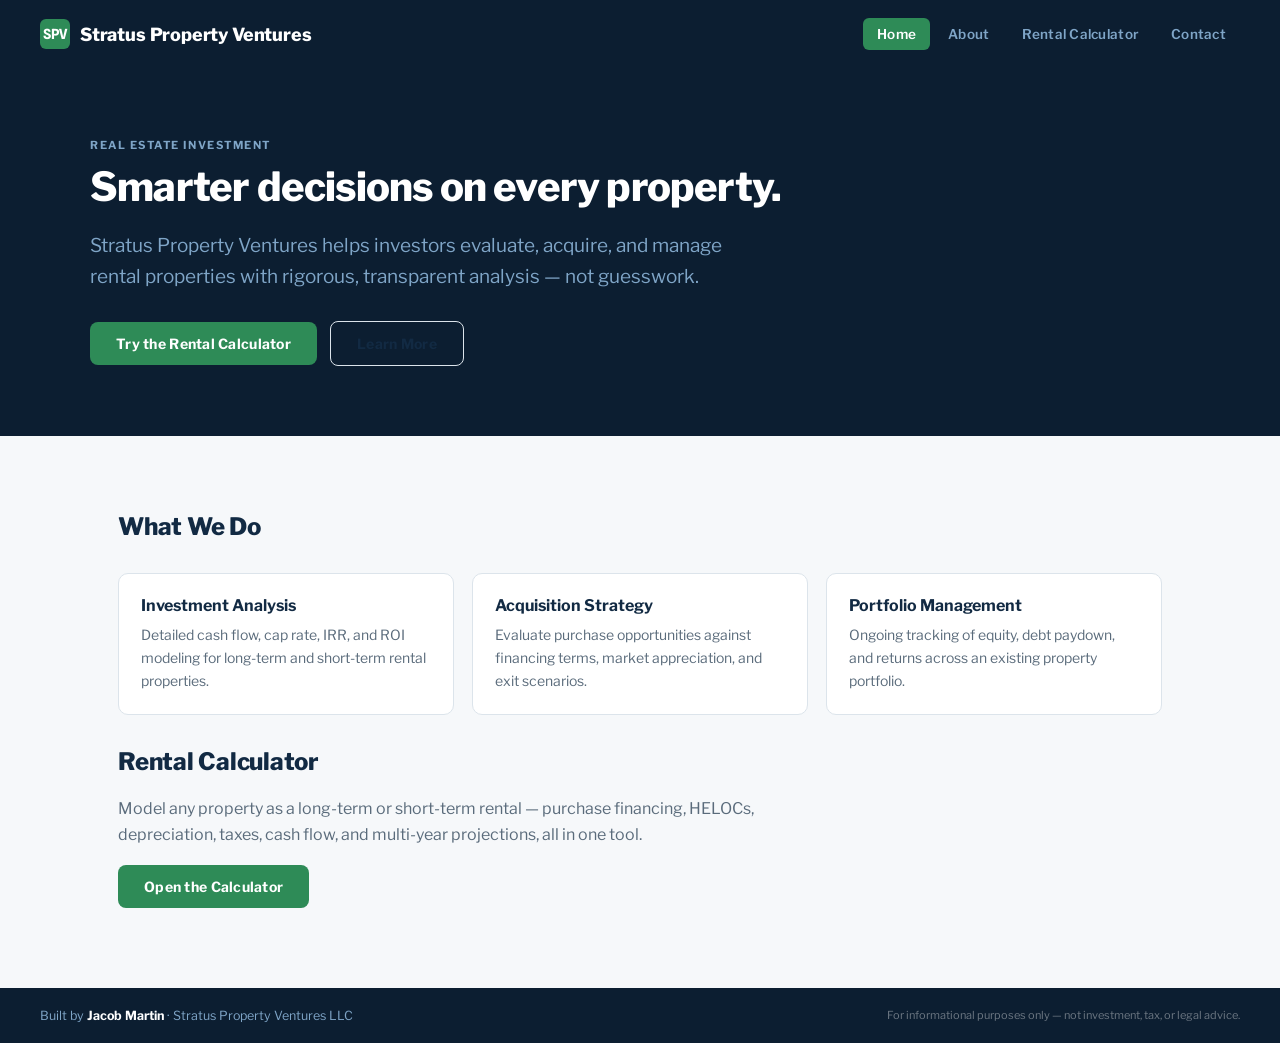
==== index.html @ e159b5eb "Initial site: marketing pages + rental calculator Static HTML/CSS site (no build step) with Home, Ab" ====
<!DOCTYPE html>
<html lang="en">
<head>
<meta charset="UTF-8">
<meta name="viewport" content="width=device-width, initial-scale=1.0">
<title>Stratus Property Ventures</title>
<meta name="description" content="Stratus Property Ventures — real estate investment analysis and property management.">
<link rel="preconnect" href="https://fonts.googleapis.com">
<link href="https://fonts.googleapis.com/css2?family=Libre+Franklin:wght@400;600;700;800&family=Spline+Sans+Mono:wght@400;500;600&display=swap" rel="stylesheet">
<link rel="stylesheet" href="assets/style.css">
</head>
<body>

<header class="site-header">
  <div class="nav-wrap">
    <a class="brand" href="index.html">
      <span class="brand-mark">SPV</span>
      Stratus Property Ventures
    </a>
    <nav class="nav-links">
      <a href="index.html" class="active">Home</a>
      <a href="about.html">About</a>
      <a href="calculator.html">Rental Calculator</a>
      <a href="contact.html">Contact</a>
    </nav>
  </div>
</header>

<section class="hero">
  <div class="hero-wrap">
    <div class="eyebrow">Real Estate Investment</div>
    <h1>Smarter decisions on every property.</h1>
    <p class="lead">Stratus Property Ventures helps investors evaluate, acquire, and manage rental properties with rigorous, transparent analysis — not guesswork.</p>
    <a class="btn btn-primary" href="calculator.html">Try the Rental Calculator</a>
    <a class="btn btn-secondary" href="about.html" style="margin-left: 10px;">Learn More</a>
  </div>
</section>

<div class="page-wrap">
  <h2>What We Do</h2>
  <div class="card-grid">
    <div class="card">
      <h3>Investment Analysis</h3>
      <p>Detailed cash flow, cap rate, IRR, and ROI modeling for long-term and short-term rental properties.</p>
    </div>
    <div class="card">
      <h3>Acquisition Strategy</h3>
      <p>Evaluate purchase opportunities against financing terms, market appreciation, and exit scenarios.</p>
    </div>
    <div class="card">
      <h3>Portfolio Management</h3>
      <p>Ongoing tracking of equity, debt paydown, and returns across an existing property portfolio.</p>
    </div>
  </div>

  <h2>Rental Calculator</h2>
  <p style="max-width:640px;">Model any property as a long-term or short-term rental — purchase financing, HELOCs, depreciation, taxes, cash flow, and multi-year projections, all in one tool.</p>
  <a class="btn btn-primary" href="calculator.html">Open the Calculator</a>
</div>

<footer class="site-footer">
  <div class="footer-wrap">
    <div class="company">Built by <strong>Jacob Martin</strong> · Stratus Property Ventures LLC</div>
    <div class="disclaimer">For informational purposes only — not investment, tax, or legal advice.</div>
  </div>
</footer>

</body>
</html>
---- assets/style.css ----
:root {
  --navy: #122A43;
  --navy-deep: #0C1E31;
  --steel: #4A7BA6;
  --steel-light: #7FA5C7;
  --green: #2E8B57;
  --green-bright: #3CB371;
  --amber: #D99A2B;
  --paper: #F6F8FA;
  --card: #FFFFFF;
  --ink: #1B2733;
  --ink-soft: #5A6B7B;
  --line: #DCE4EB;
}

* { box-sizing: border-box; }

html, body {
  margin: 0;
  padding: 0;
  background: var(--paper);
  color: var(--ink);
  font-family: 'Libre Franklin', -apple-system, BlinkMacSystemFont, sans-serif;
  scroll-behavior: smooth;
}

a { color: inherit; }

img { max-width: 100%; }

/* ---------- Nav ---------- */
.site-header {
  background: var(--navy-deep);
  padding: 18px 28px;
}

.nav-wrap {
  max-width: 1200px;
  margin: 0 auto;
  display: flex;
  justify-content: space-between;
  align-items: center;
  flex-wrap: wrap;
  gap: 12px;
}

.brand {
  display: flex;
  align-items: center;
  gap: 10px;
  text-decoration: none;
  color: #fff;
  font-weight: 800;
  font-size: 18px;
  letter-spacing: -0.01em;
}

.brand-mark {
  width: 30px;
  height: 30px;
  border-radius: 6px;
  background: var(--green);
  display: inline-flex;
  align-items: center;
  justify-content: center;
  font-family: 'Spline Sans Mono', monospace;
  font-weight: 700;
  font-size: 14px;
  color: #fff;
  flex-shrink: 0;
}

.nav-links {
  display: flex;
  gap: 4px;
  flex-wrap: wrap;
}

.nav-links a {
  text-decoration: none;
  color: var(--steel-light);
  font-weight: 600;
  font-size: 13.5px;
  letter-spacing: 0.02em;
  padding: 8px 14px;
  border-radius: 6px;
  transition: background 0.15s, color 0.15s;
}

.nav-links a:hover {
  background: rgba(255,255,255,0.08);
  color: #fff;
}

.nav-links a.active {
  background: var(--green);
  color: #fff;
}

/* ---------- Footer ---------- */
.site-footer {
  background: var(--navy-deep);
  padding: 20px 28px;
  margin-top: 40px;
}

.footer-wrap {
  max-width: 1200px;
  margin: 0 auto;
  display: flex;
  justify-content: space-between;
  align-items: center;
  flex-wrap: wrap;
  gap: 8px;
}

.footer-wrap .company {
  font-size: 12.5px;
  color: var(--steel-light);
}

.footer-wrap .company strong {
  color: #fff;
}

.footer-wrap .disclaimer {
  font-size: 11px;
  color: rgba(255,255,255,0.4);
}

/* ---------- Shared page layout ---------- */
.page-wrap {
  max-width: 1100px;
  margin: 0 auto;
  padding: 56px 28px 40px;
}

.eyebrow {
  font-size: 11px;
  letter-spacing: 0.14em;
  text-transform: uppercase;
  color: var(--steel);
  font-weight: 700;
  margin-bottom: 10px;
}

h1 {
  font-size: 40px;
  font-weight: 800;
  letter-spacing: -0.02em;
  color: var(--navy);
  margin: 0 0 16px;
}

h2 {
  font-size: 24px;
  font-weight: 800;
  color: var(--navy);
  letter-spacing: -0.01em;
}

p {
  line-height: 1.65;
  color: var(--ink-soft);
  font-size: 16px;
}

.lead {
  font-size: 19px;
  color: var(--ink-soft);
  max-width: 640px;
  margin-bottom: 28px;
}

.btn {
  display: inline-block;
  padding: 13px 26px;
  border-radius: 8px;
  font-weight: 700;
  font-size: 14px;
  letter-spacing: 0.02em;
  text-decoration: none;
  border: none;
  cursor: pointer;
}

.btn-primary {
  background: var(--green);
  color: #fff;
}

.btn-primary:hover {
  background: var(--green-bright);
}

.btn-secondary {
  background: transparent;
  color: var(--navy);
  border: 1px solid var(--line);
}

.btn-secondary:hover {
  border-color: var(--steel);
}

.hero {
  background: var(--navy-deep);
  padding: 70px 28px;
}

.hero-wrap {
  max-width: 1100px;
  margin: 0 auto;
}

.hero .eyebrow { color: var(--steel-light); }

.hero h1 { color: #fff; }

.hero .lead { color: var(--steel-light); }

.card-grid {
  display: grid;
  grid-template-columns: repeat(auto-fit, minmax(240px, 1fr));
  gap: 18px;
  margin: 32px 0;
}

.card {
  background: var(--card);
  border: 1px solid var(--line);
  border-radius: 10px;
  padding: 22px;
}

.card h3 {
  margin: 0 0 8px;
  font-size: 16px;
  color: var(--navy);
  font-weight: 700;
}

.card p {
  font-size: 14px;
  margin: 0;
}

.contact-block {
  background: var(--card);
  border: 1px solid var(--line);
  border-radius: 10px;
  padding: 28px;
  max-width: 480px;
}

.contact-block a {
  color: var(--steel);
  font-weight: 700;
  text-decoration: none;
  border-bottom: 1px solid var(--steel);
}

@media (max-width: 640px) {
  h1 { font-size: 30px; }
  .hero { padding: 46px 20px; }
  .page-wrap { padding: 40px 20px; }
}
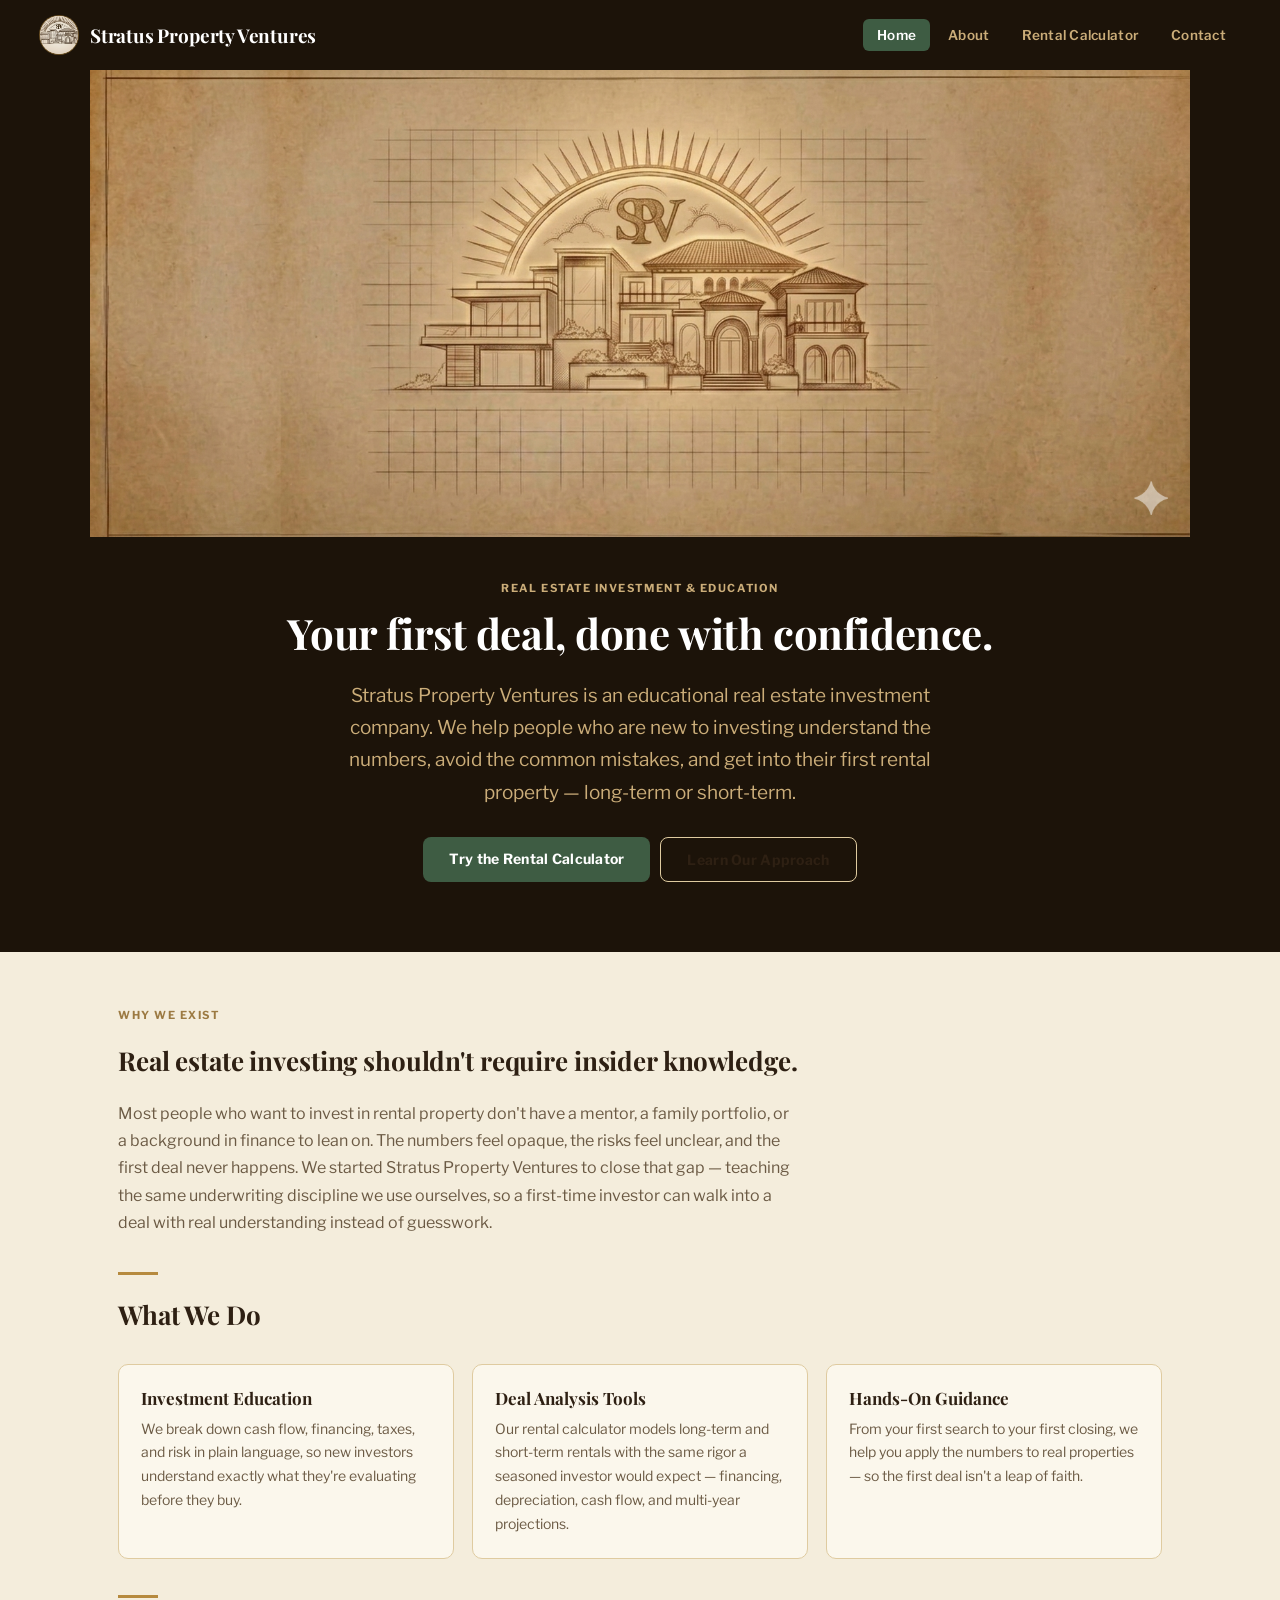
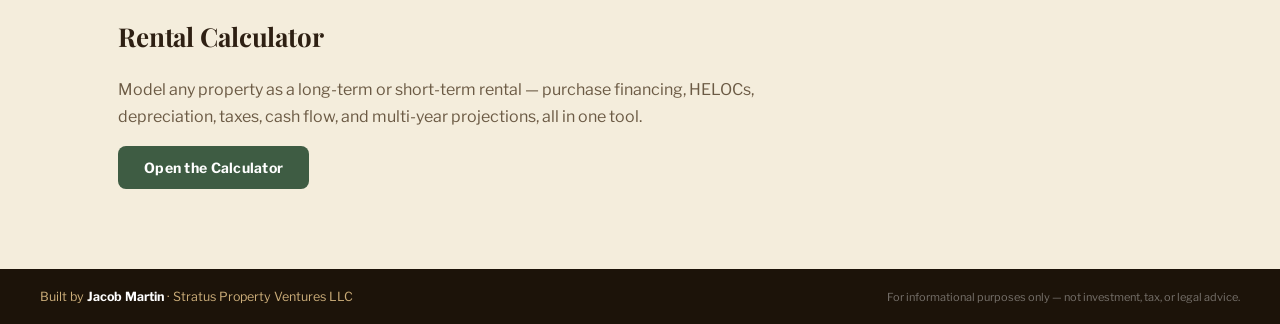
==== commit 798c3414: "Rebrand to sepia/bronze palette, add logo/banner, expand messaging Replace the navy/steel placeholde" ====
--- a/index.html
+++ b/index.html
@@ -4,9 +4,10 @@
 <meta charset="UTF-8">
 <meta name="viewport" content="width=device-width, initial-scale=1.0">
 <title>Stratus Property Ventures</title>
-<meta name="description" content="Stratus Property Ventures — real estate investment analysis and property management.">
+<meta name="description" content="Stratus Property Ventures — an educational real estate investment company helping new investors get into their first deal.">
+<link rel="icon" type="image/png" href="assets/images/icon.png">
 <link rel="preconnect" href="https://fonts.googleapis.com">
-<link href="https://fonts.googleapis.com/css2?family=Libre+Franklin:wght@400;600;700;800&family=Spline+Sans+Mono:wght@400;500;600&display=swap" rel="stylesheet">
+<link href="https://fonts.googleapis.com/css2?family=Libre+Franklin:wght@400;600;700;800&family=Playfair+Display:ital,wght@0,600;0,700;1,600&family=Spline+Sans+Mono:wght@400;500;600&display=swap" rel="stylesheet">
 <link rel="stylesheet" href="assets/style.css">
 </head>
 <body>
@@ -14,7 +15,7 @@
 <header class="site-header">
   <div class="nav-wrap">
     <a class="brand" href="index.html">
-      <span class="brand-mark">SPV</span>
+      <span class="brand-mark"><img src="assets/images/icon.png" alt="Stratus Property Ventures seal"></span>
       Stratus Property Ventures
     </a>
     <nav class="nav-links">
@@ -26,33 +27,45 @@
   </div>
 </header>
 
+<div class="masthead">
+  <img src="assets/images/banner.png" alt="Stratus Property Ventures — architectural line-art seal">
+</div>
+
 <section class="hero">
   <div class="hero-wrap">
-    <div class="eyebrow">Real Estate Investment</div>
-    <h1>Smarter decisions on every property.</h1>
-    <p class="lead">Stratus Property Ventures helps investors evaluate, acquire, and manage rental properties with rigorous, transparent analysis — not guesswork.</p>
-    <a class="btn btn-primary" href="calculator.html">Try the Rental Calculator</a>
-    <a class="btn btn-secondary" href="about.html" style="margin-left: 10px;">Learn More</a>
+    <div class="eyebrow">Real Estate Investment &amp; Education</div>
+    <h1>Your first deal, done with confidence.</h1>
+    <p class="lead">Stratus Property Ventures is an educational real estate investment company. We help people who are new to investing understand the numbers, avoid the common mistakes, and get into their first rental property — long-term or short-term.</p>
+    <div class="btn-row">
+      <a class="btn btn-primary" href="calculator.html">Try the Rental Calculator</a>
+      <a class="btn btn-secondary" href="about.html">Learn Our Approach</a>
+    </div>
   </div>
 </section>
 
 <div class="page-wrap">
+  <div class="eyebrow">Why We Exist</div>
+  <h2>Real estate investing shouldn't require insider knowledge.</h2>
+  <p style="max-width:680px;">Most people who want to invest in rental property don't have a mentor, a family portfolio, or a background in finance to lean on. The numbers feel opaque, the risks feel unclear, and the first deal never happens. We started Stratus Property Ventures to close that gap — teaching the same underwriting discipline we use ourselves, so a first-time investor can walk into a deal with real understanding instead of guesswork.</p>
+
+  <hr class="divider" style="margin-top:36px;">
   <h2>What We Do</h2>
   <div class="card-grid">
     <div class="card">
-      <h3>Investment Analysis</h3>
-      <p>Detailed cash flow, cap rate, IRR, and ROI modeling for long-term and short-term rental properties.</p>
+      <h3>Investment Education</h3>
+      <p>We break down cash flow, financing, taxes, and risk in plain language, so new investors understand exactly what they're evaluating before they buy.</p>
     </div>
     <div class="card">
-      <h3>Acquisition Strategy</h3>
-      <p>Evaluate purchase opportunities against financing terms, market appreciation, and exit scenarios.</p>
+      <h3>Deal Analysis Tools</h3>
+      <p>Our rental calculator models long-term and short-term rentals with the same rigor a seasoned investor would expect — financing, depreciation, cash flow, and multi-year projections.</p>
     </div>
     <div class="card">
-      <h3>Portfolio Management</h3>
-      <p>Ongoing tracking of equity, debt paydown, and returns across an existing property portfolio.</p>
+      <h3>Hands-On Guidance</h3>
+      <p>From your first search to your first closing, we help you apply the numbers to real properties — so the first deal isn't a leap of faith.</p>
     </div>
   </div>
 
+  <hr class="divider" style="margin-top:36px;">
   <h2>Rental Calculator</h2>
   <p style="max-width:640px;">Model any property as a long-term or short-term rental — purchase financing, HELOCs, depreciation, taxes, cash flow, and multi-year projections, all in one tool.</p>
   <a class="btn btn-primary" href="calculator.html">Open the Calculator</a>
--- a/assets/style.css
+++ b/assets/style.css
@@ -1,16 +1,18 @@
 :root {
-  --navy: #122A43;
-  --navy-deep: #0C1E31;
-  --steel: #4A7BA6;
-  --steel-light: #7FA5C7;
-  --green: #2E8B57;
-  --green-bright: #3CB371;
-  --amber: #D99A2B;
-  --paper: #F6F8FA;
-  --card: #FFFFFF;
-  --ink: #1B2733;
-  --ink-soft: #5A6B7B;
-  --line: #DCE4EB;
+  --cream: #F4EDDC;
+  --card: #FBF7EC;
+  --parchment: #E8DBB6;
+  --espresso: #2E2013;
+  --espresso-deep: #1C1309;
+  --bronze: #9C7A42;
+  --bronze-light: #CBAD79;
+  --gold: #B68A3E;
+  --forest: #3E5C43;
+  --forest-bright: #4F7350;
+  --red: #A6453B;
+  --ink: #2E2013;
+  --ink-soft: #6B5A44;
+  --line: #DFCBA0;
 }
 
 * { box-sizing: border-box; }
@@ -18,7 +20,7 @@
 html, body {
   margin: 0;
   padding: 0;
-  background: var(--paper);
+  background: var(--cream);
   color: var(--ink);
   font-family: 'Libre Franklin', -apple-system, BlinkMacSystemFont, sans-serif;
   scroll-behavior: smooth;
@@ -28,10 +30,14 @@
 
 img { max-width: 100%; }
 
+h1, h2, h3, .brand, .wordmark {
+  font-family: 'Playfair Display', 'Libre Franklin', serif;
+}
+
 /* ---------- Nav ---------- */
 .site-header {
-  background: var(--navy-deep);
-  padding: 18px 28px;
+  background: var(--espresso-deep);
+  padding: 16px 28px;
 }
 
 .nav-wrap {
@@ -47,27 +53,32 @@
 .brand {
   display: flex;
   align-items: center;
-  gap: 10px;
+  gap: 12px;
   text-decoration: none;
   color: #fff;
-  font-weight: 800;
-  font-size: 18px;
+  font-weight: 700;
+  font-size: 19px;
   letter-spacing: -0.01em;
 }
 
 .brand-mark {
-  width: 30px;
-  height: 30px;
-  border-radius: 6px;
-  background: var(--green);
+  width: 38px;
+  height: 38px;
+  border-radius: 50%;
+  background: var(--cream);
   display: inline-flex;
   align-items: center;
   justify-content: center;
-  font-family: 'Spline Sans Mono', monospace;
-  font-weight: 700;
-  font-size: 14px;
-  color: #fff;
+  overflow: hidden;
   flex-shrink: 0;
+  box-shadow: 0 0 0 1px rgba(182,138,62,0.5);
+}
+
+.brand-mark img {
+  width: 100%;
+  height: 100%;
+  object-fit: cover;
+  transform: scale(1.35);
 }
 
 .nav-links {
@@ -78,7 +89,7 @@
 
 .nav-links a {
   text-decoration: none;
-  color: var(--steel-light);
+  color: var(--bronze-light);
   font-weight: 600;
   font-size: 13.5px;
   letter-spacing: 0.02em;
@@ -93,13 +104,13 @@
 }
 
 .nav-links a.active {
-  background: var(--green);
+  background: var(--forest);
   color: #fff;
 }
 
 /* ---------- Footer ---------- */
 .site-footer {
-  background: var(--navy-deep);
+  background: var(--espresso-deep);
   padding: 20px 28px;
   margin-top: 40px;
 }
@@ -116,7 +127,7 @@
 
 .footer-wrap .company {
   font-size: 12.5px;
-  color: var(--steel-light);
+  color: var(--bronze-light);
 }
 
 .footer-wrap .company strong {
@@ -139,28 +150,28 @@
   font-size: 11px;
   letter-spacing: 0.14em;
   text-transform: uppercase;
-  color: var(--steel);
+  color: var(--bronze);
   font-weight: 700;
   margin-bottom: 10px;
 }
 
 h1 {
-  font-size: 40px;
-  font-weight: 800;
-  letter-spacing: -0.02em;
-  color: var(--navy);
+  font-size: 42px;
+  font-weight: 700;
+  letter-spacing: -0.01em;
+  color: var(--espresso);
   margin: 0 0 16px;
 }
 
 h2 {
-  font-size: 24px;
-  font-weight: 800;
-  color: var(--navy);
-  letter-spacing: -0.01em;
+  font-size: 26px;
+  font-weight: 700;
+  color: var(--espresso);
+  letter-spacing: -0.005em;
 }
 
 p {
-  line-height: 1.65;
+  line-height: 1.7;
   color: var(--ink-soft);
   font-size: 16px;
 }
@@ -185,39 +196,55 @@
 }
 
 .btn-primary {
-  background: var(--green);
+  background: var(--forest);
   color: #fff;
 }
 
 .btn-primary:hover {
-  background: var(--green-bright);
+  background: var(--forest-bright);
 }
 
 .btn-secondary {
   background: transparent;
-  color: var(--navy);
+  color: var(--espresso);
   border: 1px solid var(--line);
 }
 
 .btn-secondary:hover {
-  border-color: var(--steel);
+  border-color: var(--bronze);
+}
+
+/* ---------- Masthead banner ---------- */
+.masthead {
+  background: var(--espresso-deep);
+  text-align: center;
+}
+
+.masthead img {
+  width: 100%;
+  max-width: 1100px;
+  display: block;
+  margin: 0 auto;
 }
 
 .hero {
-  background: var(--navy-deep);
-  padding: 70px 28px;
+  background: var(--espresso-deep);
+  padding: 44px 28px 70px;
 }
 
 .hero-wrap {
   max-width: 1100px;
   margin: 0 auto;
-}
-
-.hero .eyebrow { color: var(--steel-light); }
+  text-align: center;
+}
+
+.hero .eyebrow { color: var(--bronze-light); text-align: center; }
 
 .hero h1 { color: #fff; }
 
-.hero .lead { color: var(--steel-light); }
+.hero .lead { color: var(--bronze-light); margin-left: auto; margin-right: auto; }
+
+.hero .btn-row { display: flex; justify-content: center; gap: 10px; flex-wrap: wrap; }
 
 .card-grid {
   display: grid;
@@ -235,9 +262,10 @@
 
 .card h3 {
   margin: 0 0 8px;
-  font-size: 16px;
-  color: var(--navy);
-  font-weight: 700;
+  font-size: 17px;
+  color: var(--espresso);
+  font-weight: 700;
+  font-family: 'Playfair Display', serif;
 }
 
 .card p {
@@ -254,14 +282,26 @@
 }
 
 .contact-block a {
-  color: var(--steel);
+  color: var(--bronze);
   font-weight: 700;
   text-decoration: none;
-  border-bottom: 1px solid var(--steel);
+  border-bottom: 1px solid var(--bronze);
+}
+
+.section-alt {
+  background: var(--parchment);
+}
+
+.divider {
+  width: 40px;
+  height: 3px;
+  background: var(--gold);
+  border: none;
+  margin: 0 0 20px;
 }
 
 @media (max-width: 640px) {
-  h1 { font-size: 30px; }
-  .hero { padding: 46px 20px; }
+  h1 { font-size: 32px; }
+  .hero { padding: 36px 20px 50px; }
   .page-wrap { padding: 40px 20px; }
 }
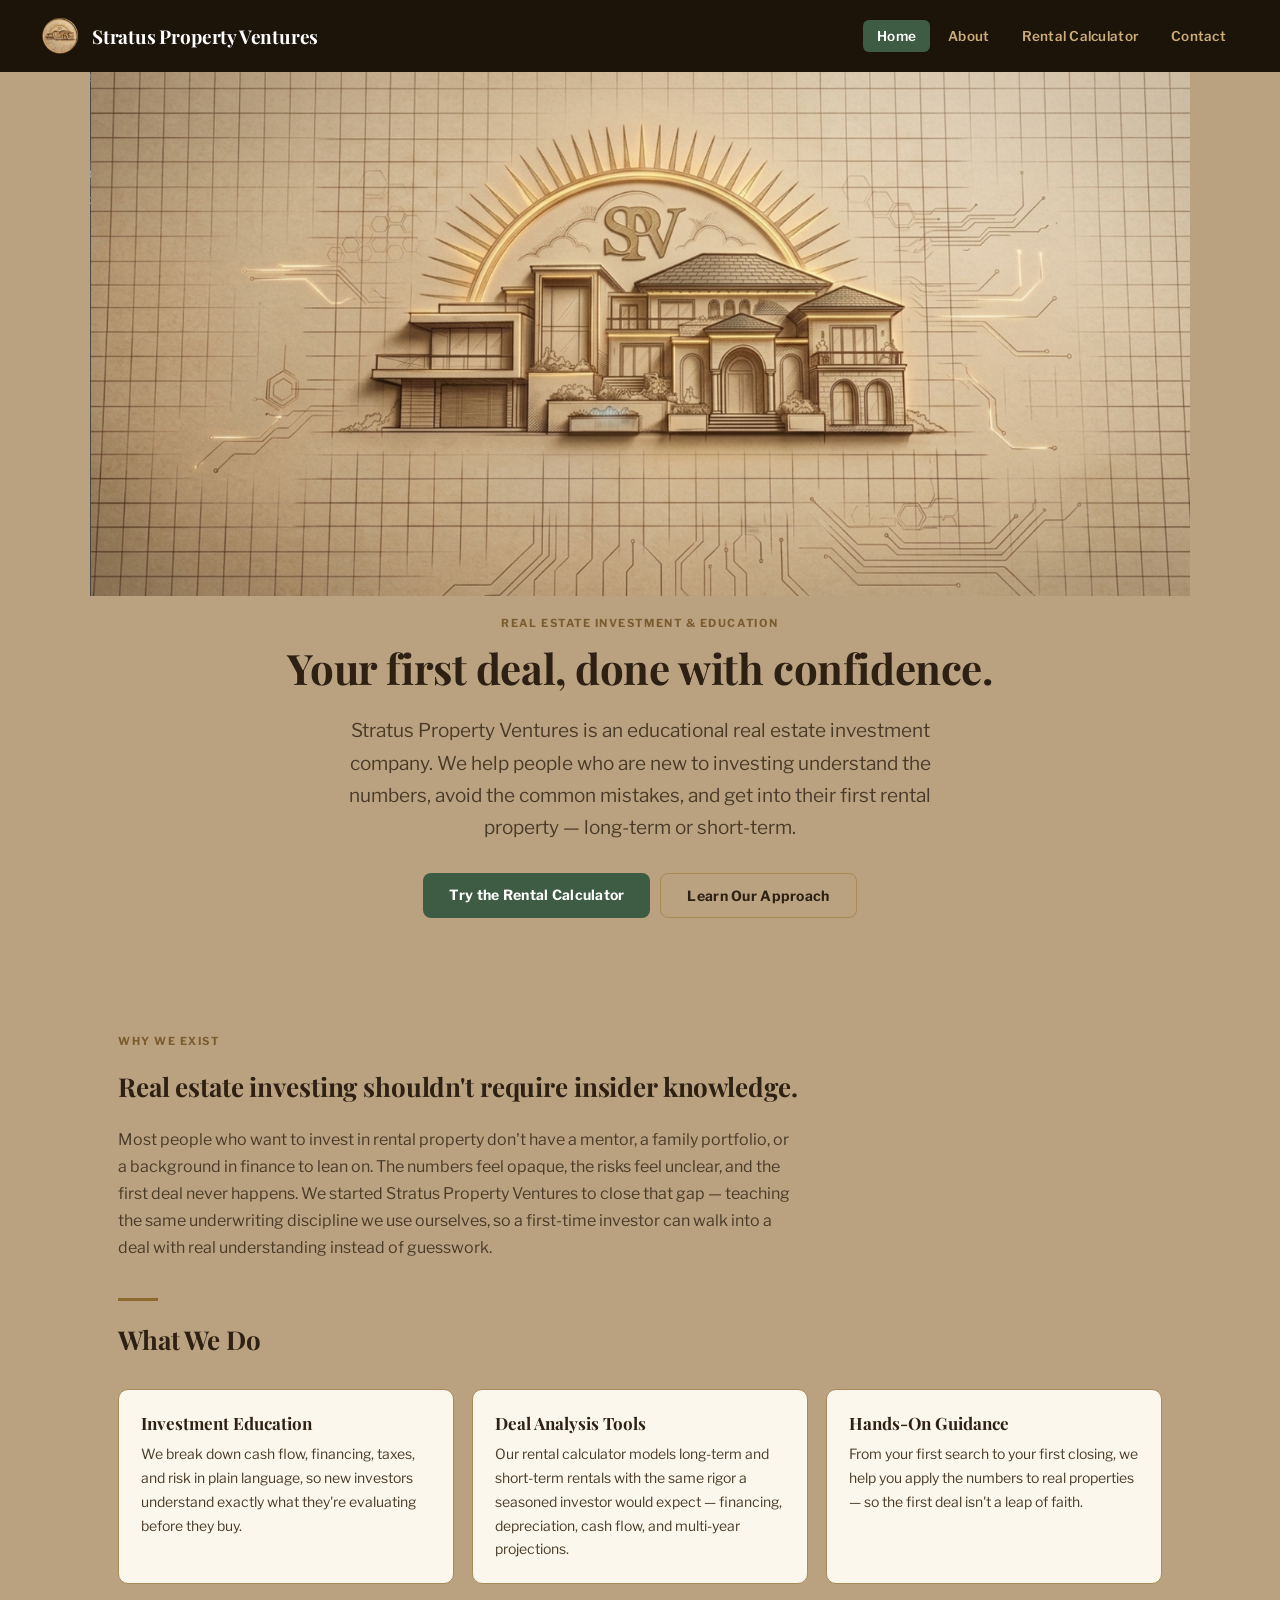
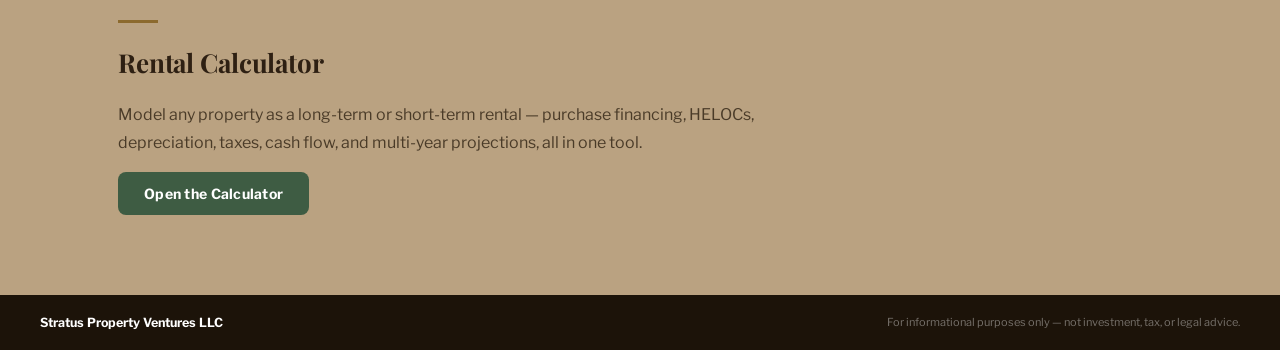
==== commit 3fc210e3: "Update banner/icon, full-page parchment background, drop personal name - New aged-parchment 3D banne" ====
--- a/index.html
+++ b/index.html
@@ -73,7 +73,7 @@
 
 <footer class="site-footer">
   <div class="footer-wrap">
-    <div class="company">Built by <strong>Jacob Martin</strong> · Stratus Property Ventures LLC</div>
+    <div class="company"><strong>Stratus Property Ventures LLC</strong></div>
     <div class="disclaimer">For informational purposes only — not investment, tax, or legal advice.</div>
   </div>
 </footer>
--- a/assets/style.css
+++ b/assets/style.css
@@ -1,18 +1,18 @@
 :root {
-  --cream: #F4EDDC;
+  --cream: #BAA281;
   --card: #FBF7EC;
   --parchment: #E8DBB6;
   --espresso: #2E2013;
   --espresso-deep: #1C1309;
-  --bronze: #9C7A42;
+  --bronze: #7A5C2E;
   --bronze-light: #CBAD79;
-  --gold: #B68A3E;
+  --gold: #8C6A2E;
   --forest: #3E5C43;
   --forest-bright: #4F7350;
-  --red: #A6453B;
+  --red: #8A3A30;
   --ink: #2E2013;
-  --ink-soft: #6B5A44;
-  --line: #DFCBA0;
+  --ink-soft: #4A3B28;
+  --line: #A98A55;
 }
 
 * { box-sizing: border-box; }
@@ -62,23 +62,18 @@
 }
 
 .brand-mark {
-  width: 38px;
-  height: 38px;
-  border-radius: 50%;
-  background: var(--cream);
+  width: 40px;
+  height: 40px;
   display: inline-flex;
   align-items: center;
   justify-content: center;
-  overflow: hidden;
   flex-shrink: 0;
-  box-shadow: 0 0 0 1px rgba(182,138,62,0.5);
 }
 
 .brand-mark img {
   width: 100%;
   height: 100%;
-  object-fit: cover;
-  transform: scale(1.35);
+  object-fit: contain;
 }
 
 .nav-links {
@@ -216,7 +211,7 @@
 
 /* ---------- Masthead banner ---------- */
 .masthead {
-  background: var(--espresso-deep);
+  background: var(--cream);
   text-align: center;
 }
 
@@ -228,8 +223,8 @@
 }
 
 .hero {
-  background: var(--espresso-deep);
-  padding: 44px 28px 70px;
+  background: var(--cream);
+  padding: 20px 28px 60px;
 }
 
 .hero-wrap {
@@ -238,11 +233,11 @@
   text-align: center;
 }
 
-.hero .eyebrow { color: var(--bronze-light); text-align: center; }
-
-.hero h1 { color: #fff; }
-
-.hero .lead { color: var(--bronze-light); margin-left: auto; margin-right: auto; }
+.hero .eyebrow { color: var(--bronze); text-align: center; }
+
+.hero h1 { color: var(--espresso); }
+
+.hero .lead { color: var(--ink-soft); margin-left: auto; margin-right: auto; }
 
 .hero .btn-row { display: flex; justify-content: center; gap: 10px; flex-wrap: wrap; }
 
